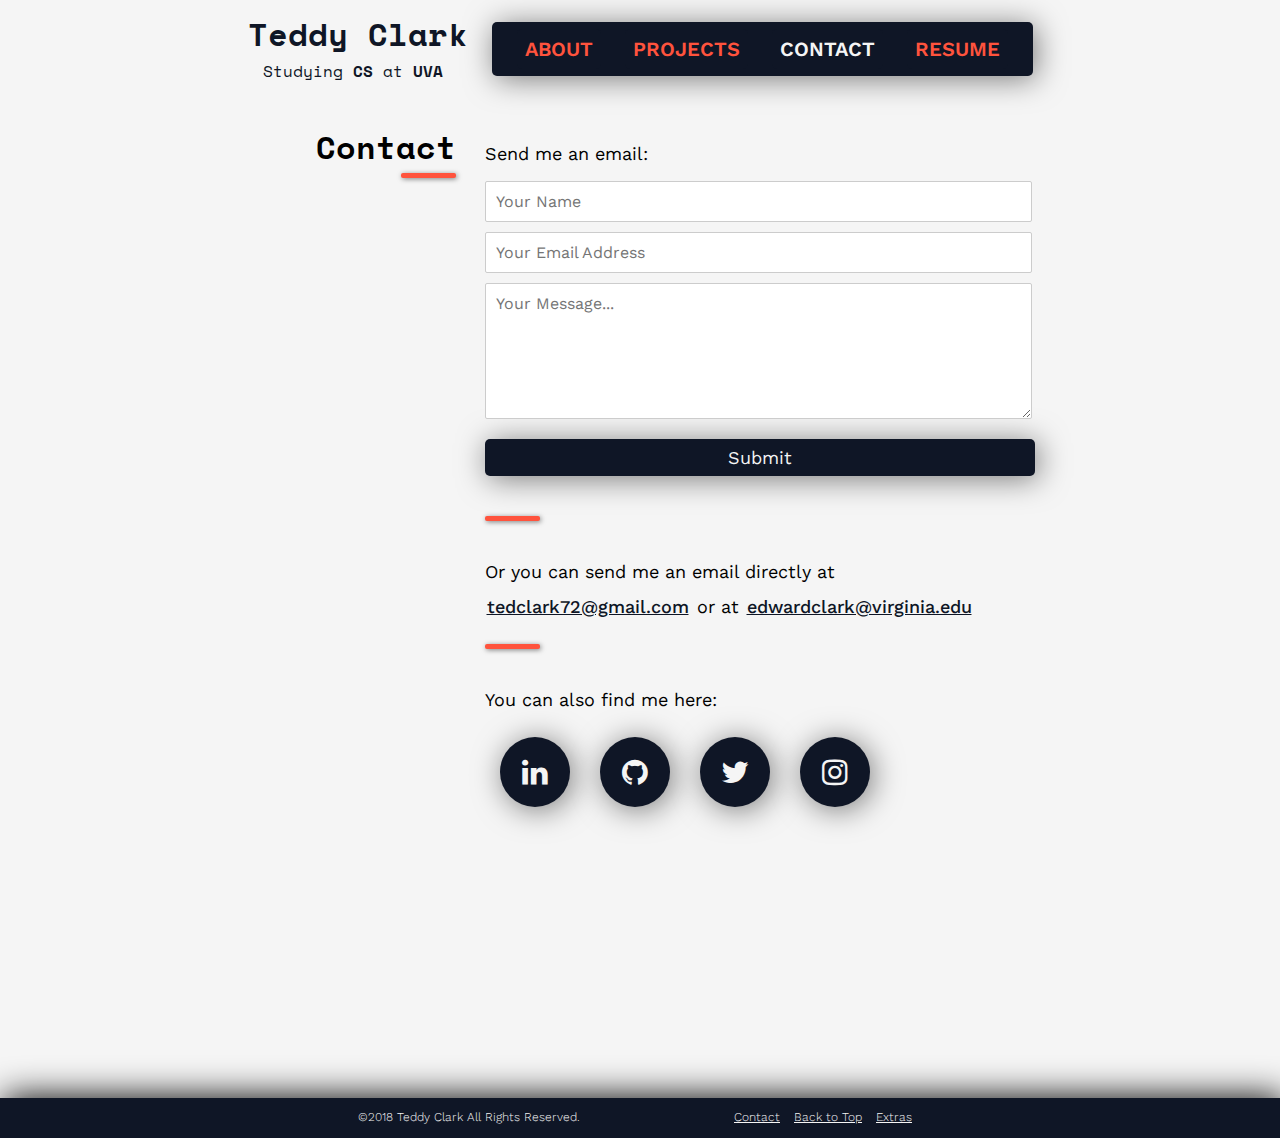
==== contact.html @ e5f40835 "Fixing code 2 and working on footer" ====
<!DOCTYPE html>
<html>
    <head>
        <!--Stylesheet and Script Setup-->
        <title>Contact | Teddy Clark</title>
        <link rel="icon" type="image/x-icon" href="images/favicon.ico">
        <link rel="stylesheet" href="stylesheet.css">
        <link rel="stylesheet" href="https://maxcdn.bootstrapcdn.com/font-awesome/4.7.0/css/font-awesome.min.css">
        <script type="text/javascript" src="jquery-1.12.0.js"></script>
        <script type="text/javascript" src="script.js"></script>
        
        <!--Fonts-->
        <link href="https://fonts.googleapis.com/css?family=Space+Mono:400,700|Work+Sans:400,700" rel="stylesheet">
    </head>
    
    <body>
        <!--Top of Page-->
        <header>
            <div class="title">
                <h1>Teddy Clark</h1>
                <p class="subtitle">Studying <strong>CS</strong> at <strong>UVA</strong></p>
            </div>
            
            <!--Navigation-->
            <nav>
                <ul class="navigation-list">
                    <li id="about"><a href="index.html">ABOUT</a></li>
                    <li id="projects"><a href="projects.html">PROJECTS</a></li>
                    <li id="contact"><a class="active" href="contact.html">CONTACT</a></li>
                    <li id="resume"><a href="#">RESUME</a></li>
                </ul>
            </nav>
        </header>      
        
        <!--Contact Section-->
        <div class="container">
            <div class="content-title">
                <h2>Contact</h2>
                <div class="title-redbar"></div>
            </div>
            <div class="content-contact">
                <div class="content-redbar" id="first-bar"></div>
                <p>Send me an email: </p>
                
                <form id="contact-form" action="mailto:tedclark72@gmail.com" method="post" enctype="text/plain">
                    <input size="35" placeholder="Your Name" type="text" tabindex="1" required>
                    <input size="35" placeholder="Your Email Address" type="email" tabindex="2" required>
                    <textarea rows="6" cols="35" placeholder="Your Message..." type="text" tab-index="3" required></textarea>
                    <button name="submit" id="contact-submit" data-submit="...Sending">Submit</button>
                </form>
                
                <div class="content-redbar"></div>
                <p class="email-links">Or you can send me an email directly at <a href="mailto:tedclark72@gmail.com" class="email1">tedclark72@gmail.com</a> or at <a href="mailto:edwardclark@virginia.edu" class=email2>edwardclark@virginia.edu</a></p>
                
                <div class="content-redbar"></div>
                <p>You can also find me here:</p>

                <div class="socialmedia-circle">
                    <div id="media" class="linkedin">
                        <a href="https://www.linkedin.com/in/edward-clark-703843155/" target="_blank" class="fa fa-linkedin"></a>
                        <p class="socialmedia-name">LinkedIn</p>
                    </div>
                    <div id="media" class="github">
                        <a href="https://github.com/tedclark72" target="_blank" class="fa fa-github"></a>
                        <p class="socialmedia-name">GitHub</p>
                    </div>
                    <div id="media" class="twitter">
                        <a href="#" class="fa fa-twitter"></a>
                        <p class="socialmedia-name">Twitter</p>
                    </div>
                    <div id="media" class="instagram">
                        <a href="#" target = "_blank" class="fa fa-instagram"></a>
                        <p class="socialmedia-name">Instagram</p>
                    </div>
                </div>
            </div> 
        </div>
        
        <!--Footer-->
        <footer>
            <p>©2018 Teddy Clark All Rights Reserved.</p>
            <a href="contact.html" class="link">Contact</a>
            <a href="#" class="link">Back to Top</a>
            <a href="#" class="link">Extras</a>
        </footer>
    </body>
</html>
---- stylesheet.css ----
/*Highlight Color*/
::selection {
    background: #FF533D;
    color: #F5F5F5;
}
::-moz-selection {
    background: #FF533D;
    color: #F5F5F5;
}
/*Links*/
.link:link {
    color: #F5F5F5;
}
.link:visited {
    color: #F5F5F5
}

/*Header Content and Background*/
body {
    background-color: #F5F5F5;
    margin: 0px;
    padding: 0px;
}
h1 {
    color: #0F1626;
    font-family: 'Space Mono', monospace;
    font-size: 32px;
    margin-bottom: 1px;
    margin-top: 0px;
    position: relative;
    text-align: center;
    text-decoration: none;
}
header {
    margin: 0 auto;
    padding-top: 10px;
    text-align: center;
}
header .subtitle {
    color: #0F1626;
    font-family: 'Space Mono', monospace;
    font-size: 16px;
    margin: 0 auto;
    padding-bottom: 0px;
    padding-right: 10px;
    text-align: center;
}
.title {
    display: block;
    max-width: 225px;
    padding-right: 20px;
    vertical-align: top;
    margin: 0 auto;
}
footer {
    background-color: #0F1626;
    box-shadow: 4px -1px 35px rgba(0, 0, 0, 1);
    color: #F5F5F5;
    font-family: 'Work Sans', sans-serif;
    font-size: 12px;
    font-weight: 300;
    height: 40px;
    margin: 0;
    padding: 0;
    width: 100%;
    text-align: center; 
}
footer p {
    display: inline-block;
    padding-right: 150px;
    text-align: left;
}
footer a {
    padding-right: 10px;
}

/*Navigation*/
nav {
    display: inline-block;
    padding-top: 12px;
    padding-right: 0px;
    max-width: 600px;
}
.navigation-list {
    background-color: #0F1626;
    border-radius: 5px;
    box-shadow: 3px 3px 30px rgba(0, 0, 0, .5);
    float: left;
    list-style-type: none;
    position: relative;
    padding: 15px;
    margin: 0 auto;
}
nav ul li { 
    display: inline-block; 
}
nav ul li a {
    background-color: #0F1626;
    border-radius: 5px;
    color: #FF533D;
    font-family: 'Work Sans', sans-serif;
    font-size: 20px;
    font-weight: 600;
    margin-right: 10px;
    margin-left: 10px;
    padding: 8px;
    position: relative;
    text-decoration: none;
}
nav ul li a:hover {
    color: #F5F5F5;
    background-color: #FF533D;
    border-radius: 5px;
}
nav ul li a.active {
    color: #F5F5F5;
    background-color: #0F1626;
    border-radius: 5px;
}

/*Page Header and Container*/
.container {
    height: 95%;
    min-height: 1000px;
    margin: 0 auto;
    padding-top: 15px;
    text-align: center;
}
.content-title {
    color: 0F1626;
    display: block;
    font-family: 'Space Mono', monospace;
    font-size: 32px;
    max-width: 225px;
    text-align: center;
    padding-top: 15px;
    margin: 0 auto;
}
.content-title h2 {
    font-size: 32px;
    margin-bottom: 0px;
}
.title-redbar {
    background-color: #FF533D;
    border-radius: 2px;
    box-shadow: 1px 1px 5px rgba(0, 0, 0, .5);
    height: 5px;
    opacity: 0;
    width: 55px;
}
.content-redbar {
    background-color: #FF533D;
    border-radius: 2px;
    box-shadow: 1px 1px 5px rgba(0, 0, 0, .5);
    height: 5px;
    margin-bottom: 10px;
    opacity: 1;
    width: 55px;
}

/*About*/
.content-about {
    display: inline-block;
    padding-top: 15px;
    max-width: 90%;
    margin: 0 auto;
    text-align: center;
}
.content-about p {
    display: block;
    font-family: 'Work Sans', sans-serif;
    font-size: 22px;
    margin-bottom: 5px;
    margin-top: 5px;
    padding-bottom: 10px;
    text-indent: 30px;   
    text-align: left;
}
.content-about .about-paragraph-2 {
    padding-top: 0px;
    margin: 0 auto;
    max-width: 100%;
    text-align: center;
}
.content-about .about-paragraph-2 .about-img {
    display: block;
    height: 200px;
    padding-bottom: 10px;
    
    margin: 0 auto;
    width: 200px;
}
.content-about .about-paragraph-2 p {
    display: block;
    font-size: 22px;
    margin: 0;
    padding-bottom: 20px;
}

/*Projects*/
.content-projects {
    background-size: cover;
    border-radius: 5px;  
    display: inline-block;
    font-family: 'Work Sans', sans-serif;
    margin: 0 auto;
    margin-bottom: 50px;
    margin-top: 30px;
    position: relative;
    width: 75%;
}
.content-projects p {
    background: #0F1626;
    background: linear-gradient(bottom, rgba(15, 22, 38, 1), rgba(15, 22 , 38, .4));
    background: -webkit-linear-gradient(bottom, rgba(15, 22, 38, 1), rgba(15, 22 , 38, .4));
    background: -moz-linear-gradient(bottom, rgba(15, 22, 38, 1), rgba(15, 22 , 38, .4));
    bottom: 0;
    border-radius: 5px;
    color: #F5F5F5;
    column-span: 1;
    height: 30px;
    font-size: 24px;
    line-height: 28px;
    padding: 10px;
    position: absolute;
    text-align: center;
    margin: 0;
    transition: height .3s ease-in-out;
    -webkit-transition: height .3s ease-in-out;
}
.content-projects small {
    border-radius: 5px;
    font-family: 'Work Sans', sans-serif;
    opacity: 0;
}
.individual-project {
    border: 2px solid #0F1626;
    border-radius: 5px;
    box-shadow: 3px 3px 30px rgba(0, 0, 0, .5);
    height: 300px;
    margin-top: 20px;
    margin-bottom: 30px;
    position: relative;
    overflow: hidden;
    transition: .3s ease-in-out;
}
.individual-project:hover {
    box-shadow: 4px 4px 35px rgba(0, 0, 0, 1);
    transform: scale(1.02, 1.02);
    -webkit-transform: scale(1.02, 1.02); 
}
.content-projects .show-description p {
    height: 280px;
    border-radius: 5px;
}
.content-projects .show-description small {
    opacity: 1;
    border-radius: 5px;
}
.project-img {
    height: auto;
    min-height: 300px;
    min-width: 100%;
    transition: .3s;
    -moz-transition: .3s;
    -webkit-transition: .3s;
}
.project-img:hover {
    transform: scale(1.1, 1.1);
    -webkit-transform: scale(1.1, 1.1); 
}

/*Contact*/
.content-contact {
    display: inline-block;
    font-size: 22px;
    margin: 0 auto;
    max-width: 90%;
    text-align: center;
}
.content-contact p {
    font-family: 'Work Sans', sans-serif; 
    font-size: 20px;
    line-height: 35px;
    margin-bottom: 0px;
    text-align: left;
}
/*Contact Form*/
#contact-form {
    margin: 0 auto;
    padding: 20px;
    padding-left: 0px;
    padding-top: 0px;
    text-align: center;
    width: 90%;
}
#contact-form input[type="text"], #contact-form input[type="email"], #contact-form textarea, #contact-form button[type="submit"] {
    border: 1px solid #CCC;
    border-radius: 2px;
    display: block;
    margin-top: 10px;
    margin: 10px auto;
    padding: 10px;
    position: relative;
    font-family: 'Work Sans', sans-serif;
    font-size: 16px;
    width: 90%;
} 
#contact-form input:focus, #contact-form textarea:focus {
    outline: 0;
    border: 1px solid #999;
    box-shadow: 1px 1px 15px rgba(0, 0, 0, .1);
}
#contact-form button {
    background-color: #0F1626;
    border: medium none;
    border-radius: 5px;
    box-shadow: 3px 3px 30px rgba(0, 0, 0, .5);
    color: #F5F5F5;
    cursor: pointer;
    font-family: 'Work Sans', sans-serif;
    font-size: 18px;
    margin-top: 10px;
    margin-bottom: 20px;
    padding: 8px;
    text-align: center;
    transition: .3s ease-in-out;
    -moz-transition: .3s ease-in-out;
    -webkit-transition: .3s ease-in-out;
    width: 93%;
}
#contact-form button:hover {
    background-color: #FF533D;
    box-shadow: 3px 3px 35px rgba(0, 0, 0, .6);
    -webkit-transform: scale(1.02, 1.02);
    transform: scale(1.02, 1.02);
}
#contact-form button:active {
    box-shadow: inset 0 1px 3px rgba(0, 0, 0, .5);
}
/*Email links*/
.email-links {
    padding-bottom: 20px;
}
.email1, .email2 {
    color: #0F1626;
    font-weight: 500;
    padding: 2px;
    transition: .3s ease-in-out;
    -webkit-transition: .3s ease-in-out;
    -moz-transition: .3s ease-in-out;
}
.email1:hover {
    background-color: #accaf9;
    color: black;
    border-radius: 2px;
    text-decoration: none;
}
.email2:hover {
    background-color: #E57200;
    color: #232D4B;
    border-radius: 2px;  
    text-decoration: none;
}
/*Social Media Buttons*/
.socialmedia-circle a {
    background: #0F1626;
    border-radius: 50%;
    box-shadow: 3px 3px 30px rgba(0, 0, 0, .5);
    color: #F5F5F5;
    font-size: 40px;
    height: 40px;
    padding: 20px;
    position: relative;
    margin: 15px;
    margin-top: 20px;
    text-align: center; 
    text-decoration: none;
    transition: all .3s ease-in-out;
    -webkit-transition: all .3s ease-in-out;
    width: 40px; 
}
.socialmedia-circle a:hover {
    box-shadow: 4px 4px 35px rgba(0, 0, 0, 1);
    -webkit-transform: scale(1.02, 1.02);
    transform: scale(1.02, 1.02);
}
.socialmedia-circle {
    display: inline-flex;
}
.socialmedia-circle p {
    background-color: #0F1626;
    border-radius: 2px;
    color: #F5F5F5;
    opacity: 0;
    transition: all .3s;
    -webkit-transition: all .3s;
}
.socialmedia-circle .show-name p {
    opacity: 1;
    box-shadow: 1px 1px 10px rgba(0, 0, 0, .5);
}
.fa-linkedin:hover {
    background: #007bb5;
    color: white;
}
.fa-github:hover {
    background: #6e5494;
    color: white; 
}
.fa-twitter:hover {
    background: #1da1f2;
    color: white;
}
.fa-instagram:hover {
    background: #FFFFFF;
    color: black;
}


/*Landscape Design*/
@media screen and (orientation: landscape) {
    /*General Changes*/
    h1 {
        font-size: 32px;
    }
    .title {
        display: inline-block;
        max-width: 225px;
        padding-right: 20px;
        vertical-align: top;
    }
    .title .subtitle {
        font-size: 16px;
    }
    .container {
        max-width: 900px;
    }
    .content-title {
        display: inline-block;
        margin-right: 20px;
        padding-top: 0px;
        text-align: right;
        vertical-align: top;
        width: 200px;
    }
    .content-title h2 {
        margin-top: 25px;
        margin-bottom: 2px;
    }
    .title-redbar {
        opacity: 1;
        float: right;
        padding-top: 0px;
        margin-top: 0px;
    }
    .content-redbar {
        opacity: 0;
    }
    
    /*Changing About Page*/
    .container .content-about {
        max-width: 540px;
        margin-left: 5px;
        text-align: left;
    }
    .content-about p {
        font-size: 18px;
        line-height: 30px;
        margin-bottom: 0px;
        margin-top: 0px;
    }
    .content-about .about-paragraph-2 {
        display: inline-flex;
        max-width: 540px;
    }
    .content-about .about-paragraph-2 .about-img {
        display: inline-block;
        padding-right: 20px;
        width: 200px;
    }
    .content-about .about-paragraph-2 p {
        display: block;
        font-size: 18px;
        padding-bottom: 10px;
        width: 330px;
    }
    
    /*Changing Projects Page*/
    .container .content-projects {
        width: 540px;
    }
    .content-projects p {
        font-size: 20px;
    }
    
    /*Changing Contact Page*/
    .container .content-contact {
        width: 540px;
        text-align: left;
        margin-left: 5px;
    }
    .content-contact p {
        font-size: 18px;
        margin-bottom: 0px;
        padding-top: 15px;
    }
    .content-contact #first-bar {
        opacity: 0;
    }
    .content-contact .content-redbar {
        opacity: 1;
    }
    #contact-form {
        margin-left: 0px;
        padding-left: 0px;
    }
    #contact-form input[type="text"], #contact-form input[type="email"], #contact-form textarea, #contact-form button[type="submit"] {
        margin-left: 0px;
        width: 525px;
    }
    #contact-form button {
        width: 550px;
    } 
    .email1 {
        font-size: 18px;
    }
    .email2 {
        font-size: 18px;
    }
    .socialmedia-circle a {
        font-size: 30px;
        height: 30px;
        width: 30px;
    } 
}
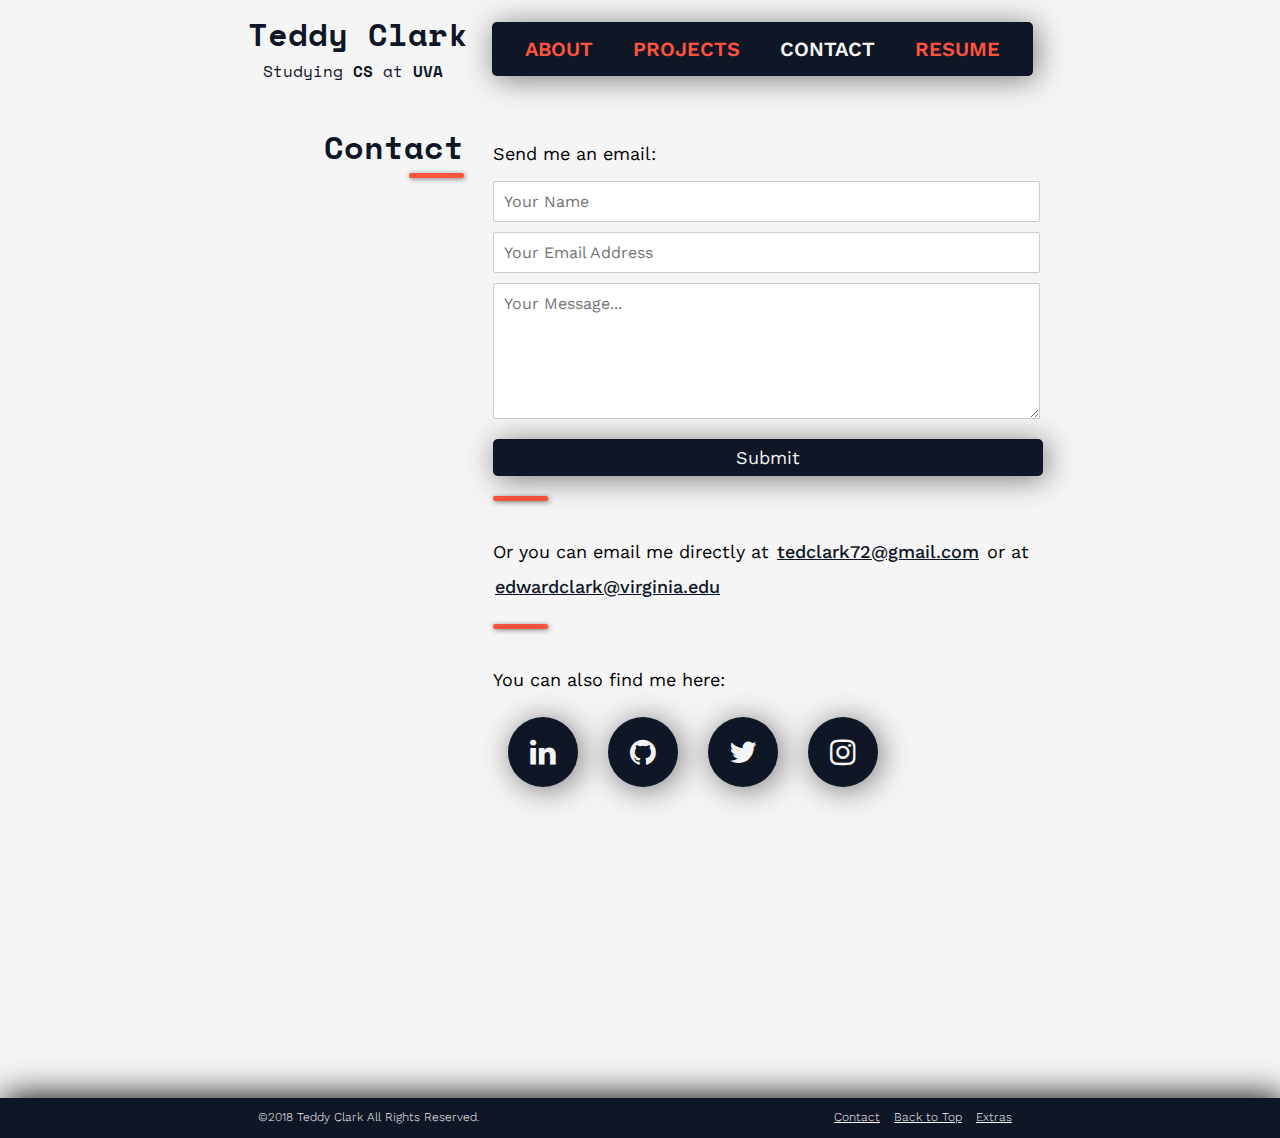
==== commit 01fff924: "Contact form setup attempt" ====
--- a/contact.html
+++ b/contact.html
@@ -42,15 +42,18 @@
                 <div class="content-redbar" id="first-bar"></div>
                 <p>Send me an email: </p>
                 
-                <form id="contact-form" action="mailto:tedclark72@gmail.com" method="post" enctype="text/plain">
-                    <input size="35" placeholder="Your Name" type="text" tabindex="1" required>
-                    <input size="35" placeholder="Your Email Address" type="email" tabindex="2" required>
-                    <textarea rows="6" cols="35" placeholder="Your Message..." type="text" tab-index="3" required></textarea>
-                    <button name="submit" id="contact-submit" data-submit="...Sending">Submit</button>
+                <form id="contact-form" method="post" action="contact_form.php">
+                    <input name="contact-name" id="contact-name" size="35" placeholder="Your Name" type="text" tabindex="1" required>
+                    
+                    <input name="contact-email" id="contact-email" size="35" placeholder="Your Email Address" type="text" tabindex="2" required>
+                    
+                    <textarea name="contact-message" id="contact-message" rows="6" cols="35" placeholder="Your Message..." type="text" tab-index="3" required></textarea>
+                    
+                    <button name="contact-submit" id="contact-submit">Submit</button>
                 </form>
                 
                 <div class="content-redbar"></div>
-                <p class="email-links">Or you can send me an email directly at <a href="mailto:tedclark72@gmail.com" class="email1">tedclark72@gmail.com</a> or at <a href="mailto:edwardclark@virginia.edu" class=email2>edwardclark@virginia.edu</a></p>
+                <p class="email-links">Or you can email me directly at <a href="mailto:tedclark72@gmail.com" class="email1">tedclark72@gmail.com</a> or at <a href="mailto:edwardclark@virginia.edu" class=email2>edwardclark@virginia.edu</a></p>
                 
                 <div class="content-redbar"></div>
                 <p>You can also find me here:</p>
--- a/stylesheet.css
+++ b/stylesheet.css
@@ -67,7 +67,7 @@
 }
 footer p {
     display: inline-block;
-    padding-right: 150px;
+    padding-right: 350px;
     text-align: left;
 }
 footer a {
@@ -127,14 +127,14 @@
     text-align: center;
 }
 .content-title {
-    color: 0F1626;
+    color: #0F1626;
     display: block;
     font-family: 'Space Mono', monospace;
     font-size: 32px;
+    margin: 0 auto;
     max-width: 225px;
-    text-align: center;
+    
     padding-top: 15px;
-    margin: 0 auto;
 }
 .content-title h2 {
     font-size: 32px;
@@ -162,7 +162,7 @@
 .content-about {
     display: inline-block;
     padding-top: 15px;
-    max-width: 90%;
+    max-width: 85%;
     margin: 0 auto;
     text-align: center;
 }
@@ -170,6 +170,7 @@
     display: block;
     font-family: 'Work Sans', sans-serif;
     font-size: 22px;
+    line-height: 28px;
     margin-bottom: 5px;
     margin-top: 5px;
     padding-bottom: 10px;
@@ -186,13 +187,13 @@
     display: block;
     height: 200px;
     padding-bottom: 10px;
-    
     margin: 0 auto;
     width: 200px;
 }
 .content-about .about-paragraph-2 p {
     display: block;
     font-size: 22px;
+    line-height: 28px;
     margin: 0;
     padding-bottom: 20px;
 }
@@ -275,7 +276,7 @@
     display: inline-block;
     font-size: 22px;
     margin: 0 auto;
-    max-width: 90%;
+    max-width: 80%;
     text-align: center;
 }
 .content-contact p {
@@ -288,23 +289,21 @@
 /*Contact Form*/
 #contact-form {
     margin: 0 auto;
-    padding: 20px;
     padding-left: 0px;
     padding-top: 0px;
     text-align: center;
-    width: 90%;
+    width: 100%;
 }
 #contact-form input[type="text"], #contact-form input[type="email"], #contact-form textarea, #contact-form button[type="submit"] {
     border: 1px solid #CCC;
     border-radius: 2px;
     display: block;
-    margin-top: 10px;
     margin: 10px auto;
     padding: 10px;
     position: relative;
     font-family: 'Work Sans', sans-serif;
     font-size: 16px;
-    width: 90%;
+    width: 100%;
 } 
 #contact-form input:focus, #contact-form textarea:focus {
     outline: 0;
@@ -327,7 +326,7 @@
     transition: .3s ease-in-out;
     -moz-transition: .3s ease-in-out;
     -webkit-transition: .3s ease-in-out;
-    width: 93%;
+    width: 70%;
 }
 #contact-form button:hover {
     background-color: #FF533D;
@@ -439,6 +438,7 @@
     .content-title {
         display: inline-block;
         margin-right: 20px;
+        padding-left: 17px;
         padding-top: 0px;
         text-align: right;
         vertical-align: top;
@@ -528,6 +528,9 @@
     .email2 {
         font-size: 18px;
     }
+    .socialmedia-circle {
+        margin: 0 auto;
+    }
     .socialmedia-circle a {
         font-size: 30px;
         height: 30px;
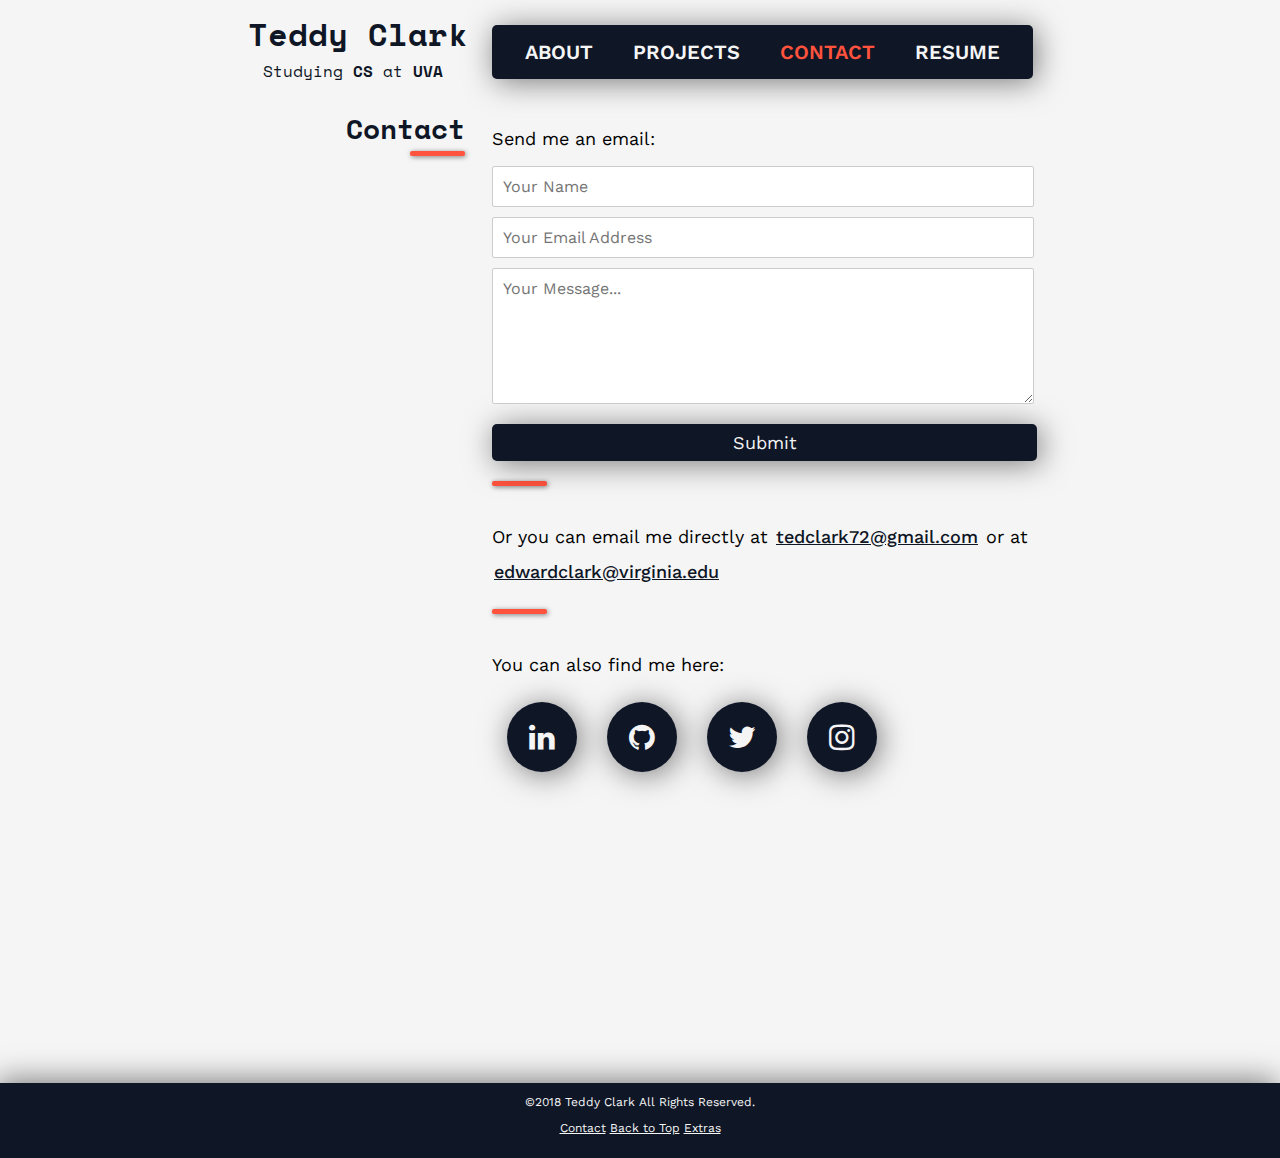
==== commit e030afcd: "Unimplemented Page, Footer Fix, Small Details" ====
--- a/contact.html
+++ b/contact.html
@@ -14,77 +14,86 @@
     </head>
     
     <body>
-        <!--Top of Page-->
-        <header>
-            <div class="title">
-                <h1>Teddy Clark</h1>
-                <p class="subtitle">Studying <strong>CS</strong> at <strong>UVA</strong></p>
+        <div class="main-container">
+            <!--Top of Page-->
+            <header>
+                <div class="title">
+                    <h1>Teddy Clark</h1>
+                    <p class="subtitle">Studying <strong>CS</strong> at <strong>UVA</strong></p>
+                </div>
+
+                <!--Navigation-->
+                <nav>
+                    <ul class="navigation-list">
+                        <li id="about"><a href="index.html">ABOUT</a></li>
+                        <li id="projects"><a href="projects.html">PROJECTS</a></li>
+                        <li id="contact"><a class="active" href="contact.html">CONTACT</a></li>
+                        <li id="resume"><a href="#">RESUME</a></li>
+                    </ul>
+                </nav>
+            </header>      
+
+            <!--Contact Section-->
+            <div class="container">
+                <div class="content-title">
+                    <h2>Contact</h2>
+                    <div class="title-redbar"></div>
+                </div>
+                <div class="content-contact">
+                    <div class="content-redbar" id="first-bar"></div>
+                    <p>Send me an email: </p>
+
+                    <!--Contact Form-->
+                    <form id="contact-form" method="post" action="https://formspree.io/tedclark72@gmail.com">
+                        <input name="name" id="contact-name" size="35" placeholder="Your Name" type="text" tabindex="101" required>
+
+                        <input name="_replyto" id="contact-email" size="35" placeholder="Your Email Address" type="email" tabindex="102" required>
+
+                        <textarea name="message" id="contact-message" rows="6" cols="35" placeholder="Your Message..." type="text" tabindex="103" required></textarea>
+
+                        <button name="submit" id="contact-submit" type="submit" tabindex="104">Submit</button>
+
+                        <input name="_next" type="hidden" id="submission-confirmed" value="https://site.io/thanks.html" />
+
+                        <input name="_subject" type="hidden" id="subject" value="New Site Submission" />
+
+                        <input  name="_format" type="hidden" value="plain" />
+                    </form>
+
+                    <div class="content-redbar"></div>
+                    <p class="email-links">Or you can email me directly at <a href="mailto:tedclark72@gmail.com" class="email1">tedclark72@gmail.com</a> or at <a href="mailto:edwardclark@virginia.edu" class=email2>edwardclark@virginia.edu</a></p>
+
+                    <div class="content-redbar"></div>
+                    <p>You can also find me here:</p>
+
+                    <div class="socialmedia-circle">
+                        <div class="individual-media" class="linkedin">
+                            <a href="https://www.linkedin.com/in/edward-clark-703843155/" target="_blank" class="fa fa-linkedin"></a>
+                            <p class="socialmedia-name">LinkedIn</p>
+                        </div>
+                        <div class="individual-media" class="github">
+                            <a href="https://github.com/tedclark72" target="_blank" class="fa fa-github"></a>
+                            <p class="socialmedia-name">GitHub</p>
+                        </div>
+                        <div class="individual-media" class="twitter">
+                            <a href="unimplemented.html" class="fa fa-twitter"></a>
+                            <p class="socialmedia-name">Twitter</p>
+                        </div>
+                        <div class="individual-media" class="instagram">
+                            <a href="unimplemented.html" class="fa fa-instagram"></a>
+                            <p class="socialmedia-name">Instagram</p>
+                        </div>
+                    </div>
+                </div> 
             </div>
-            
-            <!--Navigation-->
-            <nav>
-                <ul class="navigation-list">
-                    <li id="about"><a href="index.html">ABOUT</a></li>
-                    <li id="projects"><a href="projects.html">PROJECTS</a></li>
-                    <li id="contact"><a class="active" href="contact.html">CONTACT</a></li>
-                    <li id="resume"><a href="#">RESUME</a></li>
-                </ul>
-            </nav>
-        </header>      
-        
-        <!--Contact Section-->
-        <div class="container">
-            <div class="content-title">
-                <h2>Contact</h2>
-                <div class="title-redbar"></div>
-            </div>
-            <div class="content-contact">
-                <div class="content-redbar" id="first-bar"></div>
-                <p>Send me an email: </p>
-                
-                <form id="contact-form" method="post" action="contact_form.php">
-                    <input name="contact-name" id="contact-name" size="35" placeholder="Your Name" type="text" tabindex="1" required>
-                    
-                    <input name="contact-email" id="contact-email" size="35" placeholder="Your Email Address" type="text" tabindex="2" required>
-                    
-                    <textarea name="contact-message" id="contact-message" rows="6" cols="35" placeholder="Your Message..." type="text" tab-index="3" required></textarea>
-                    
-                    <button name="contact-submit" id="contact-submit">Submit</button>
-                </form>
-                
-                <div class="content-redbar"></div>
-                <p class="email-links">Or you can email me directly at <a href="mailto:tedclark72@gmail.com" class="email1">tedclark72@gmail.com</a> or at <a href="mailto:edwardclark@virginia.edu" class=email2>edwardclark@virginia.edu</a></p>
-                
-                <div class="content-redbar"></div>
-                <p>You can also find me here:</p>
 
-                <div class="socialmedia-circle">
-                    <div id="media" class="linkedin">
-                        <a href="https://www.linkedin.com/in/edward-clark-703843155/" target="_blank" class="fa fa-linkedin"></a>
-                        <p class="socialmedia-name">LinkedIn</p>
-                    </div>
-                    <div id="media" class="github">
-                        <a href="https://github.com/tedclark72" target="_blank" class="fa fa-github"></a>
-                        <p class="socialmedia-name">GitHub</p>
-                    </div>
-                    <div id="media" class="twitter">
-                        <a href="#" class="fa fa-twitter"></a>
-                        <p class="socialmedia-name">Twitter</p>
-                    </div>
-                    <div id="media" class="instagram">
-                        <a href="#" target = "_blank" class="fa fa-instagram"></a>
-                        <p class="socialmedia-name">Instagram</p>
-                    </div>
-                </div>
-            </div> 
+            <!--Footer-->
+            <footer>
+                <p>©2018 Teddy Clark All Rights Reserved.</p>
+                <a href="contact.html" class="link">Contact</a>
+                <a href="#" class="link">Back to Top</a>
+                <a href="unimplemented.html" class="link">Extras</a>
+            </footer>
         </div>
-        
-        <!--Footer-->
-        <footer>
-            <p>©2018 Teddy Clark All Rights Reserved.</p>
-            <a href="contact.html" class="link">Contact</a>
-            <a href="#" class="link">Back to Top</a>
-            <a href="#" class="link">Extras</a>
-        </footer>
     </body>
 </html>--- a/stylesheet.css
+++ b/stylesheet.css
@@ -7,21 +7,53 @@
     background: #FF533D;
     color: #F5F5F5;
 }
+
 /*Links*/
-.link:link {
-    color: #F5F5F5;
-}
-.link:visited {
+.link:link, .github-link:link {
+    color: #F5F5F5;
+    transition: .15s ease-in-out;
+    -moz-transition: .15s ease-in-out;
+    -webkit-transition: .15s ease-in-out;
+}
+.link:visited, .github-link:visited {
     color: #F5F5F5
+}
+.github-link:hover {
+    background: #6e5494;
+    border-radius: 5px;
+    padding: 3px;
+    text-decoration: none;
 }
 
 /*Header Content and Background*/
 body {
     background-color: #F5F5F5;
+    height: 100%;
     margin: 0px;
     padding: 0px;
-}
-h1 {
+    position: relative;
+}
+
+.main-container {
+    display: block;
+    min-height: 100vh;
+    overflow: hidden;
+    position: relative;
+    padding-bottom: 75px;
+}
+header {
+    margin: 0 auto;
+    padding-top: 10px;
+    text-align: center;
+}
+header .title {
+    display: block;
+    max-width: 225px;
+    padding-right: 20px;
+    vertical-align: top;
+    margin: 0 auto;
+}
+header h1 {
     color: #0F1626;
     font-family: 'Space Mono', monospace;
     font-size: 32px;
@@ -31,11 +63,6 @@
     text-align: center;
     text-decoration: none;
 }
-header {
-    margin: 0 auto;
-    padding-top: 10px;
-    text-align: center;
-}
 header .subtitle {
     color: #0F1626;
     font-family: 'Space Mono', monospace;
@@ -45,43 +72,77 @@
     padding-right: 10px;
     text-align: center;
 }
-.title {
-    display: block;
-    max-width: 225px;
-    padding-right: 20px;
-    vertical-align: top;
-    margin: 0 auto;
-}
 footer {
     background-color: #0F1626;
-    box-shadow: 4px -1px 35px rgba(0, 0, 0, 1);
+    bottom: 0;
+    box-shadow: -3px -3px 30px rgba(0, 0, 0, .5);
     color: #F5F5F5;
     font-family: 'Work Sans', sans-serif;
     font-size: 12px;
-    font-weight: 300;
-    height: 40px;
+    font-weight: 400;
+    height: 75px;
     margin: 0;
     padding: 0;
+    position: absolute;
     width: 100%;
     text-align: center; 
-}
-footer p {
-    display: inline-block;
-    padding-right: 350px;
+    transition: .3s ease-in-out;
+    -moz-transition: .3s ease-in-out;
+    -webkit-transition: .3s ease-in-out;
+}
+footer:hover {
+    box-shadow: -3px -3px 35px rgba(0, 0, 0, .6);
+}
+footer .footer-top-level {
+    display: inline-flex;
+    left: 0;
+    margin-left: 10%;
+    position: absolute;
+    text-align: right;
+    
+}
+footer .footer-top-level p {
     text-align: left;
-}
-footer a {
-    padding-right: 10px;
+    padding-left: 5px;
+}
+footer .footer-right-links {
+    display: inline-flex;
+    margin-right: 10%;
+    position: absolute;
+    right: 0;
+    text-align: left;
+}
+footer .footer-right-links p {
+    padding-right: 5px;
+    padding-left: 5px;
+}
+footer .footer-right-links a {
+    padding-right: 5px;
+}
+footer .footer-bottom-level {
+    display: inline-flex;
+    left: 0;
+    margin-left: 10%;
+    padding-top: 30px;
+    position: absolute;
+    text-align: left;
+}
+footer .footer-bottom-level p {
+    padding-right: 5px;
+    padding-left: 5px;
+}
+footer .footer-bottom-level a {
+    padding-right: 5px;
 }
 
 /*Navigation*/
 nav {
     display: inline-block;
-    padding-top: 12px;
+    padding-top: 20px;
     padding-right: 0px;
     max-width: 600px;
 }
-.navigation-list {
+nav .navigation-list {
     background-color: #0F1626;
     border-radius: 5px;
     box-shadow: 3px 3px 30px rgba(0, 0, 0, .5);
@@ -90,6 +151,12 @@
     position: relative;
     padding: 15px;
     margin: 0 auto;
+    transition: .3s ease-in-out;
+    -moz-transition: .3s ease-in-out;
+    -webkit-transition: .3s ease-in-out;
+}
+nav .navigation-list:hover {
+    box-shadow: 3px 3px 35px rgba(0, 0, 0, .6);
 }
 nav ul li { 
     display: inline-block; 
@@ -97,7 +164,7 @@
 nav ul li a {
     background-color: #0F1626;
     border-radius: 5px;
-    color: #FF533D;
+    color: #F5F5F5;
     font-family: 'Work Sans', sans-serif;
     font-size: 20px;
     font-weight: 600;
@@ -106,6 +173,9 @@
     padding: 8px;
     position: relative;
     text-decoration: none;
+    transition: .15s ease-in-out;
+    -moz-transition: .15s ease-in-out;
+    -webkit-transition: .15s ease-in-out;
 }
 nav ul li a:hover {
     color: #F5F5F5;
@@ -113,33 +183,32 @@
     border-radius: 5px;
 }
 nav ul li a.active {
-    color: #F5F5F5;
+    color: #FF533D;
     background-color: #0F1626;
     border-radius: 5px;
 }
 
 /*Page Header and Container*/
 .container {
-    height: 95%;
     min-height: 1000px;
     margin: 0 auto;
-    padding-top: 15px;
-    text-align: center;
-}
-.content-title {
+    padding-top: 0px;
+    text-align: center;
+}
+.container .content-title {
     color: #0F1626;
     display: block;
     font-family: 'Space Mono', monospace;
     font-size: 32px;
     margin: 0 auto;
     max-width: 225px;
-    
-    padding-top: 15px;
-}
-.content-title h2 {
-    font-size: 32px;
+}
+.container .content-title h2 {
+    font-size: 28px;
     margin-bottom: 0px;
 }
+
+/*Red Bars*/
 .title-redbar {
     background-color: #FF533D;
     border-radius: 2px;
@@ -169,7 +238,7 @@
 .content-about p {
     display: block;
     font-family: 'Work Sans', sans-serif;
-    font-size: 22px;
+    font-size: 20px;
     line-height: 28px;
     margin-bottom: 5px;
     margin-top: 5px;
@@ -180,22 +249,24 @@
 .content-about .about-paragraph-2 {
     padding-top: 0px;
     margin: 0 auto;
-    max-width: 100%;
     text-align: center;
 }
 .content-about .about-paragraph-2 .about-img {
+    box-shadow: 3px 3px 30px rgba(0, 0, 0, .5);
+    border-radius: 5px;
     display: block;
     height: 200px;
-    padding-bottom: 10px;
     margin: 0 auto;
     width: 200px;
 }
 .content-about .about-paragraph-2 p {
     display: block;
-    font-size: 22px;
+    font-size: 20px;
     line-height: 28px;
     margin: 0;
     padding-bottom: 20px;
+    padding-top: 20px;
+    width: 100%;
 }
 
 /*Projects*/
@@ -227,6 +298,7 @@
     text-align: center;
     margin: 0;
     transition: height .3s ease-in-out;
+    -moz-transition: height .3s ease-in-out;
     -webkit-transition: height .3s ease-in-out;
 }
 .content-projects small {
@@ -234,7 +306,7 @@
     font-family: 'Work Sans', sans-serif;
     opacity: 0;
 }
-.individual-project {
+.content-projects .individual-project {
     border: 2px solid #0F1626;
     border-radius: 5px;
     box-shadow: 3px 3px 30px rgba(0, 0, 0, .5);
@@ -245,9 +317,10 @@
     overflow: hidden;
     transition: .3s ease-in-out;
 }
-.individual-project:hover {
-    box-shadow: 4px 4px 35px rgba(0, 0, 0, 1);
+.content-projects .individual-project:hover {
+    box-shadow: 3px 3px 35px rgba(0, 0, 0, .6);
     transform: scale(1.02, 1.02);
+    -moz-transform: scale(1.02, 1.02); 
     -webkit-transform: scale(1.02, 1.02); 
 }
 .content-projects .show-description p {
@@ -258,7 +331,7 @@
     opacity: 1;
     border-radius: 5px;
 }
-.project-img {
+.content-projects .project-img {
     height: auto;
     min-height: 300px;
     min-width: 100%;
@@ -266,10 +339,6 @@
     -moz-transition: .3s;
     -webkit-transition: .3s;
 }
-.project-img:hover {
-    transform: scale(1.1, 1.1);
-    -webkit-transform: scale(1.1, 1.1); 
-}
 
 /*Contact*/
 .content-contact {
@@ -287,30 +356,33 @@
     text-align: left;
 }
 /*Contact Form*/
-#contact-form {
+.content-contact #contact-form {
     margin: 0 auto;
     padding-left: 0px;
     padding-top: 0px;
     text-align: center;
     width: 100%;
 }
-#contact-form input[type="text"], #contact-form input[type="email"], #contact-form textarea, #contact-form button[type="submit"] {
+.content-contact #contact-form input[type="text"], .content-contact #contact-form input[type="email"], .content-contact #contact-form textarea {
     border: 1px solid #CCC;
     border-radius: 2px;
     display: block;
+    font-family: 'Work Sans', sans-serif;
+    font-size: 16px;
     margin: 10px auto;
     padding: 10px;
     position: relative;
-    font-family: 'Work Sans', sans-serif;
-    font-size: 16px;
+    transition: .3s ease-in-out;
+    -moz-transition: .3s ease-in-out;
+    -webkit-transition: .3s ease-in-out;
     width: 100%;
 } 
-#contact-form input:focus, #contact-form textarea:focus {
+.content-contact #contact-form input:focus, #contact-form textarea:focus {
     outline: 0;
     border: 1px solid #999;
     box-shadow: 1px 1px 15px rgba(0, 0, 0, .1);
 }
-#contact-form button {
+.content-contact #contact-form #contact-submit {
     background-color: #0F1626;
     border: medium none;
     border-radius: 5px;
@@ -326,43 +398,44 @@
     transition: .3s ease-in-out;
     -moz-transition: .3s ease-in-out;
     -webkit-transition: .3s ease-in-out;
-    width: 70%;
-}
-#contact-form button:hover {
+    width: 75%;
+}
+.content-contact #contact-form #contact-submit:hover {
     background-color: #FF533D;
     box-shadow: 3px 3px 35px rgba(0, 0, 0, .6);
+    transform: scale(1.02, 1.02);
+    -moz-transform: scale(1.02, 1.02);
     -webkit-transform: scale(1.02, 1.02);
-    transform: scale(1.02, 1.02);
-}
-#contact-form button:active {
+}
+.content-contact #contact-form #contact-submit:active {
     box-shadow: inset 0 1px 3px rgba(0, 0, 0, .5);
 }
 /*Email links*/
-.email-links {
+.content-contact .email-links {
     padding-bottom: 20px;
 }
-.email1, .email2 {
+.content-contact .email1, .email2 {
     color: #0F1626;
     font-weight: 500;
     padding: 2px;
-    transition: .3s ease-in-out;
-    -webkit-transition: .3s ease-in-out;
-    -moz-transition: .3s ease-in-out;
-}
-.email1:hover {
+    transition: .15s ease-in-out;
+    -webkit-transition: .15s ease-in-out;
+    -moz-transition: .15s ease-in-out;
+}
+.content-contact .email1:hover {
     background-color: #accaf9;
     color: black;
     border-radius: 2px;
     text-decoration: none;
 }
-.email2:hover {
+.content-contact .email2:hover {
     background-color: #E57200;
     color: #232D4B;
     border-radius: 2px;  
     text-decoration: none;
 }
 /*Social Media Buttons*/
-.socialmedia-circle a {
+.content-contact .socialmedia-circle a {
     background: #0F1626;
     border-radius: 50%;
     box-shadow: 3px 3px 30px rgba(0, 0, 0, .5);
@@ -375,79 +448,123 @@
     margin-top: 20px;
     text-align: center; 
     text-decoration: none;
-    transition: all .3s ease-in-out;
-    -webkit-transition: all .3s ease-in-out;
+    transition: all .15s ease-in-out;
+    -webkit-transition: all .15s ease-in-out;
+    -moz-transition: all .15s ease-in-out;
     width: 40px; 
 }
-.socialmedia-circle a:hover {
-    box-shadow: 4px 4px 35px rgba(0, 0, 0, 1);
-    -webkit-transform: scale(1.02, 1.02);
-    transform: scale(1.02, 1.02);
-}
-.socialmedia-circle {
+.content-contact .socialmedia-circle a:hover {
+    box-shadow: 3px 3px 35px rgba(0, 0, 0, .6);
+    -webkit-transform: scale(1.05, 1.05);
+    -moz-transform: scale(1.05, 1.05);
+    transform: scale(1.05, 1.05);
+}
+.content-contact .socialmedia-circle {
     display: inline-flex;
 }
-.socialmedia-circle p {
+.content-contact .socialmedia-circle p {
     background-color: #0F1626;
-    border-radius: 2px;
+    border-radius: 5px;
+    box-shadow: 3px 3px 35px rgba(0, 0, 0, .6);
     color: #F5F5F5;
     opacity: 0;
-    transition: all .3s;
-    -webkit-transition: all .3s;
-}
-.socialmedia-circle .show-name p {
-    opacity: 1;
-    box-shadow: 1px 1px 10px rgba(0, 0, 0, .5);
-}
-.fa-linkedin:hover {
+    margin-top: 0px;
+    text-align: center;
+    transition: all .15s;
+    -moz-transition: all .15s;
+    -webkit-transition: all .15s;
+}
+.content-contact .fa-linkedin:hover {
     background: #007bb5;
-    color: white;
-}
-.fa-github:hover {
+    color: #F5F5F5;
+}
+.content-contact .fa-github:hover {
     background: #6e5494;
-    color: white; 
-}
-.fa-twitter:hover {
+    color: #F5F5F5; 
+}
+.content-contact .fa-twitter:hover {
     background: #1da1f2;
-    color: white;
-}
-.fa-instagram:hover {
+    color: #F5F5F5;
+}
+.content-contact .fa-instagram:hover {
     background: #FFFFFF;
     color: black;
 }
 
+/*Unimplemented Page*/
+.content-unimplemented .error-title {
+    color: #0F1626;
+    font-family: 'Space Mono', monospace;
+    font-size: 32px;
+}
+.content-unimplemented .error-message {
+    color: #0F1626;
+    font-family: 'Work Sans', sans-serif;
+    font-size: 18px;
+}
+.content-unimplemented .go-back {
+    background-color: #0F1626;
+    border: medium none;
+    border-radius: 5px;
+    box-shadow: 3px 3px 30px rgba(0, 0, 0, .5);
+    color: #F5F5F5;
+    cursor: pointer;
+    font-family: 'Work Sans', sans-serif;
+    font-size: 18px;
+    margin-top: 10px;
+    padding: 8px;
+    text-align: center;
+    transition: .3s ease-in-out;
+    -moz-transition: .3s ease-in-out;
+    -webkit-transition: .3s ease-in-out;
+}
+.content-unimplemented .go-back:hover {
+    background-color: #FF533D;
+    transform: scale(1.02, 1.02);
+    -moz-transform: scale(1.02, 1.02);
+    -webkit-transform: scale(1.02, 1.02);
+}
+
 
 /*Landscape Design*/
 @media screen and (orientation: landscape) {
-    /*General Changes*/
-    h1 {
-        font-size: 32px;
-    }
-    .title {
+    
+    /*Change to Header*/
+    header .title {
         display: inline-block;
         max-width: 225px;
         padding-right: 20px;
         vertical-align: top;
     }
-    .title .subtitle {
+    header h1 {
+        font-size: 32px;
+    }
+    header .subtitle {
         font-size: 16px;
     }
+    nav {
+        padding-top: 15px;
+    }
+    
+    /*Changes to Content*/
     .container {
         max-width: 900px;
     }
-    .content-title {
+    .container .content-title {
         display: inline-block;
-        margin-right: 20px;
+        margin-right: 18px;
         padding-left: 17px;
         padding-top: 0px;
         text-align: right;
         vertical-align: top;
         width: 200px;
     }
-    .content-title h2 {
+    .container .content-title h2 {
         margin-top: 25px;
         margin-bottom: 2px;
     }
+    
+    /*Changes to red bars*/
     .title-redbar {
         opacity: 1;
         float: right;
@@ -459,9 +576,10 @@
     }
     
     /*Changing About Page*/
-    .container .content-about {
+    .content-about {
         max-width: 540px;
         margin-left: 5px;
+        padding-top: 28px;
         text-align: left;
     }
     .content-about p {
@@ -476,29 +594,30 @@
     }
     .content-about .about-paragraph-2 .about-img {
         display: inline-block;
-        padding-right: 20px;
         width: 200px;
     }
     .content-about .about-paragraph-2 p {
         display: block;
         font-size: 18px;
+        padding-top: 0px;
+        padding-left: 20px;
         padding-bottom: 10px;
         width: 330px;
     }
     
     /*Changing Projects Page*/
-    .container .content-projects {
-        width: 540px;
+     .content-projects {
+        max-width: 540px;
     }
     .content-projects p {
         font-size: 20px;
     }
     
     /*Changing Contact Page*/
-    .container .content-contact {
-        width: 540px;
+    .content-contact {
+        margin-left: 5px;
+        max-width: 540px;
         text-align: left;
-        margin-left: 5px;
     }
     .content-contact p {
         font-size: 18px;
@@ -511,30 +630,30 @@
     .content-contact .content-redbar {
         opacity: 1;
     }
-    #contact-form {
+    .content-contact #contact-form {
         margin-left: 0px;
         padding-left: 0px;
     }
-    #contact-form input[type="text"], #contact-form input[type="email"], #contact-form textarea, #contact-form button[type="submit"] {
+    .content-contact #contact-form input[type="text"], .content-contact #contact-form input[type="email"], .content-contact #contact-form textarea {
         margin-left: 0px;
-        width: 525px;
-    }
-    #contact-form button {
-        width: 550px;
+        width: 520px;
+    }
+    .content-contact #contact-form #contact-submit {
+        width: 545px;
     } 
-    .email1 {
+    .content-contact .email1 {
         font-size: 18px;
     }
-    .email2 {
+    .content-contact .email2 {
         font-size: 18px;
     }
-    .socialmedia-circle {
-        margin: 0 auto;
-    }
-    .socialmedia-circle a {
+    .content-contact .socialmedia-circle a {
         font-size: 30px;
         height: 30px;
         width: 30px;
     } 
-}
-
+    .content-contact .individual-media p {
+        padding-top: 0px;
+    }
+}
+
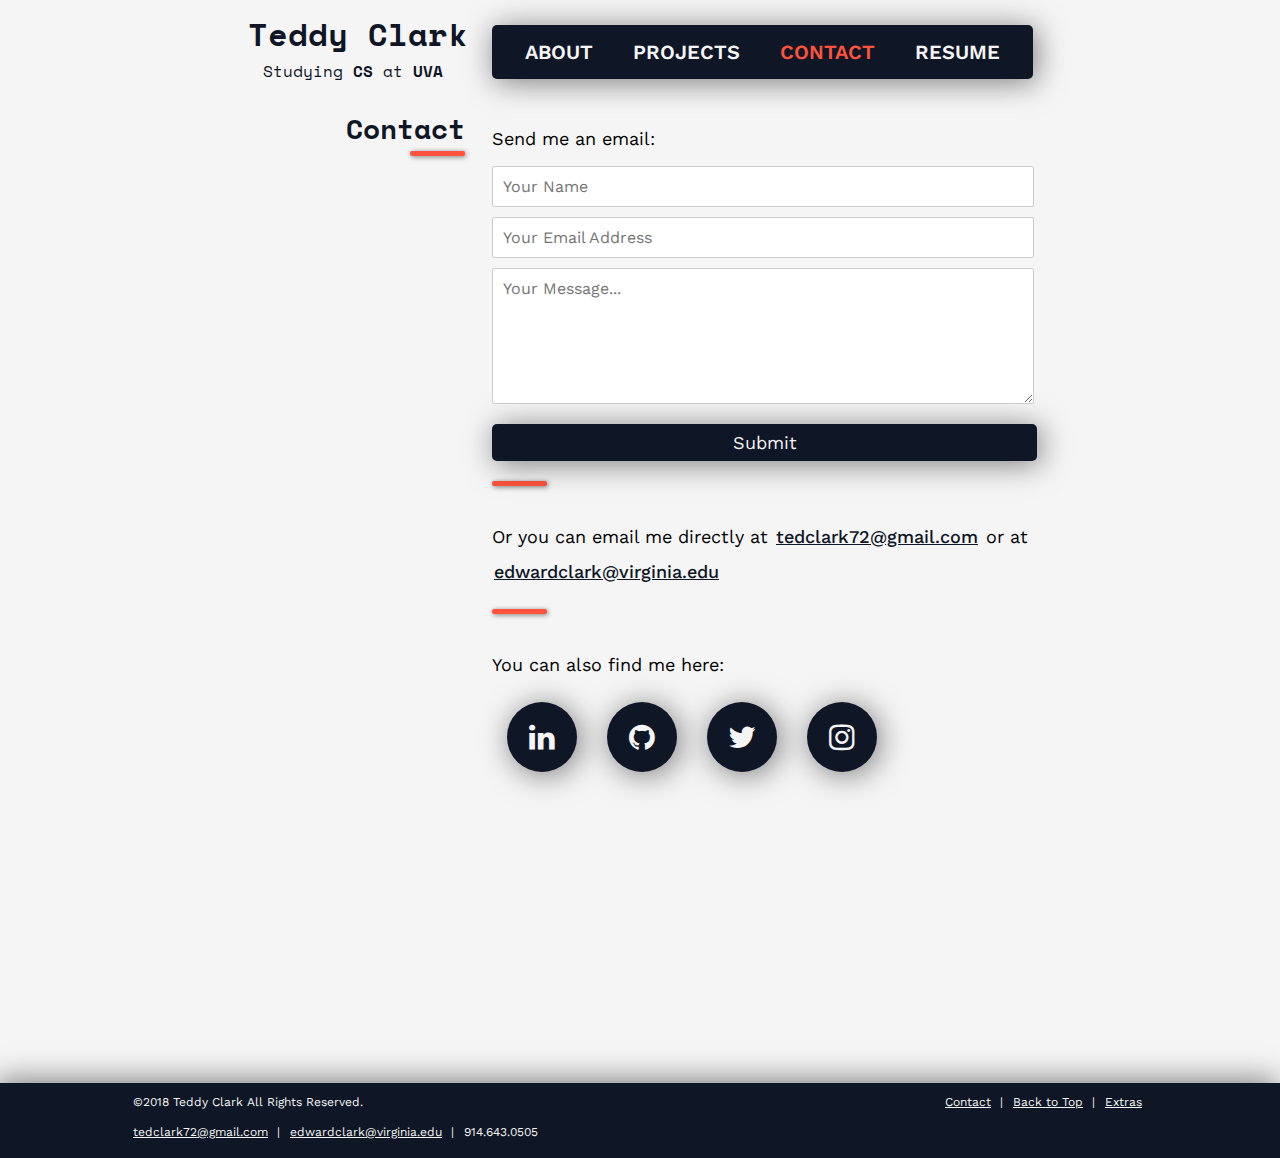
==== commit 26a7c3d4: "Code Polishing" ====
--- a/contact.html
+++ b/contact.html
@@ -11,6 +11,9 @@
         
         <!--Fonts-->
         <link href="https://fonts.googleapis.com/css?family=Space+Mono:400,700|Work+Sans:400,700" rel="stylesheet">
+        
+        <!--Turn off Phone Number Styling-->
+        <meta name="format-detection" content="telephone=no">
     </head>
     
     <body>
@@ -89,11 +92,20 @@
 
             <!--Footer-->
             <footer>
-                <p>©2018 Teddy Clark All Rights Reserved.</p>
-                <a href="contact.html" class="link">Contact</a>
-                <a href="#" class="link">Back to Top</a>
-                <a href="unimplemented.html" class="link">Extras</a>
+                <div class="footer-top-level">
+                    <p>&copy;2018 Teddy Clark All Rights Reserved.</p>   
+                </div>
+                <div class="footer-right-links">                     
+                        <p><a href="contact.html" class="link">Contact</a> |</p>  
+                        <p><a href="#" class="link">Back to Top</a> |</p>
+                        <p><a href="unimplemented.html" class="link">Extras</a></p>
+                    </div>
+                <div class="footer-bottom-level">  
+                    <p><a href="mailto:tedclark72@gmail.com" class="link">tedclark72@gmail.com</a> |</p>
+                    <p><a href="mailto:edwardclark@virginia.edu" class="link">edwardclark@virginia.edu</a> |</p>
+                    <p>914.643.0505</p>
+                </div>
             </footer>
-        </div>
+        </div> <!--End of Main Container-->
     </body>
 </html>--- a/stylesheet.css
+++ b/stylesheet.css
@@ -25,7 +25,7 @@
     text-decoration: none;
 }
 
-/*Header Content and Background*/
+/*Main Body*/
 body {
     background-color: #F5F5F5;
     height: 100%;
@@ -34,6 +34,7 @@
     position: relative;
 }
 
+/*Main Container Div*/
 .main-container {
     display: block;
     min-height: 100vh;
@@ -41,6 +42,8 @@
     position: relative;
     padding-bottom: 75px;
 }
+
+/*Header*/
 header {
     margin: 0 auto;
     padding-top: 10px;
@@ -72,6 +75,8 @@
     padding-right: 10px;
     text-align: center;
 }
+
+/*Footer*/
 footer {
     background-color: #0F1626;
     bottom: 0;
@@ -492,6 +497,9 @@
 }
 
 /*Unimplemented Page*/
+.content-unimplemented {
+    padding-top: 200px;
+}
 .content-unimplemented .error-title {
     color: #0F1626;
     font-family: 'Space Mono', monospace;
@@ -524,7 +532,6 @@
     -moz-transform: scale(1.02, 1.02);
     -webkit-transform: scale(1.02, 1.02);
 }
-
 
 /*Landscape Design*/
 @media screen and (orientation: landscape) {
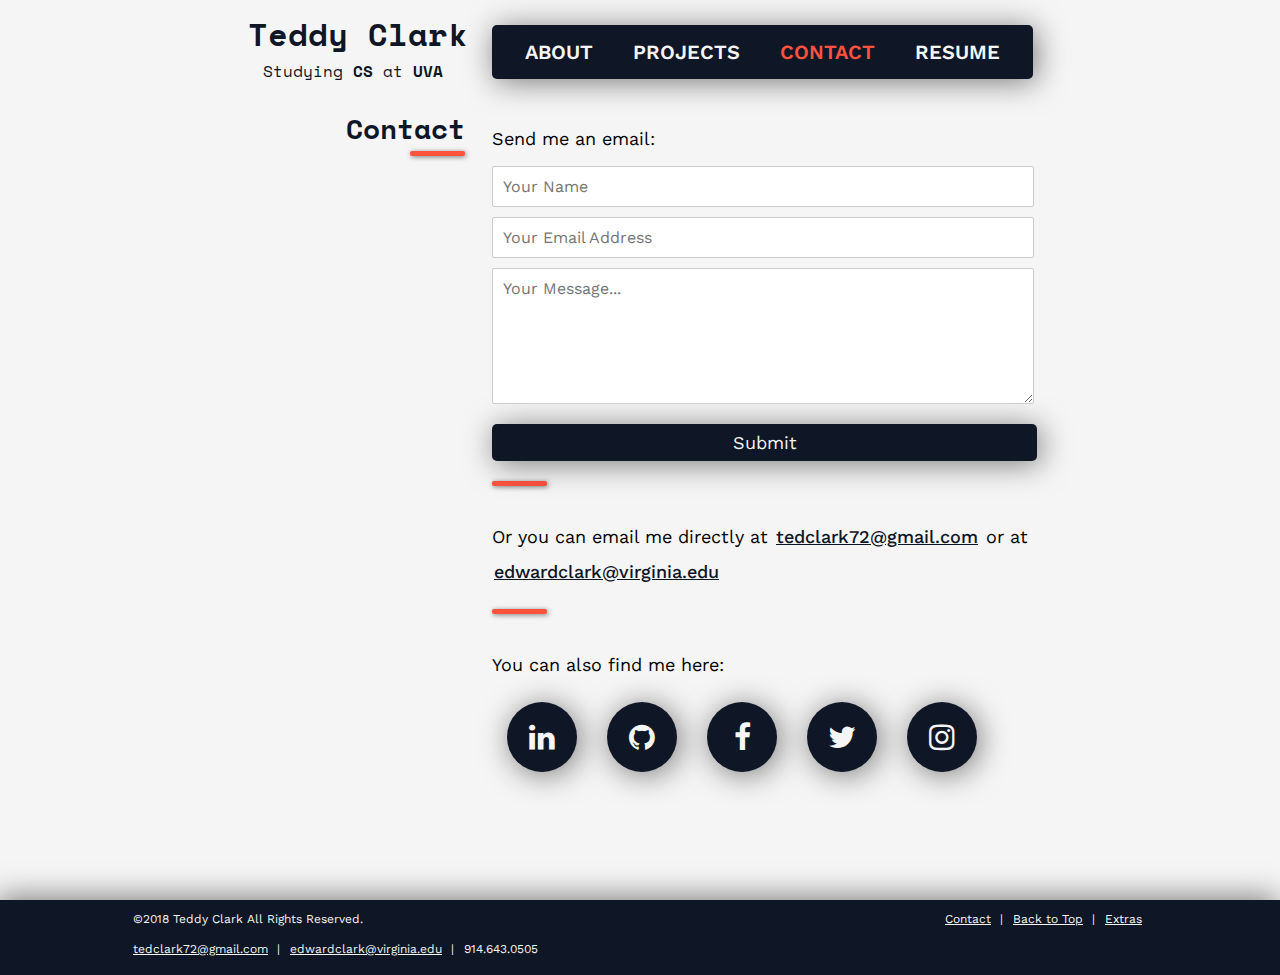
==== commit 28167ba4: "Added Facebook button and rotunda placeholder" ====
--- a/contact.html
+++ b/contact.html
@@ -31,7 +31,7 @@
                         <li id="about"><a href="index.html">ABOUT</a></li>
                         <li id="projects"><a href="projects.html">PROJECTS</a></li>
                         <li id="contact"><a class="active" href="contact.html">CONTACT</a></li>
-                        <li id="resume"><a href="#">RESUME</a></li>
+                        <li id="resume"><a href="unimplemented.html">RESUME</a></li>
                     </ul>
                 </nav>
             </header>      
@@ -65,7 +65,8 @@
 
                     <div class="content-redbar"></div>
                     <p class="email-links">Or you can email me directly at <a href="mailto:tedclark72@gmail.com" class="email1">tedclark72@gmail.com</a> or at <a href="mailto:edwardclark@virginia.edu" class=email2>edwardclark@virginia.edu</a></p>
-
+                    
+                    <!--Social Media Buttons-->
                     <div class="content-redbar"></div>
                     <p>You can also find me here:</p>
 
@@ -77,6 +78,10 @@
                         <div class="individual-media" class="github">
                             <a href="https://github.com/tedclark72" target="_blank" class="fa fa-github"></a>
                             <p class="socialmedia-name">GitHub</p>
+                        </div>
+                        <div class="individual-media" class="facebook">
+                            <a href="https://facebook.com/tedclark72" target="_blank" class="fa fa-facebook"></a>
+                            <p class="socialmedia-name">Facebook</p>
                         </div>
                         <div class="individual-media" class="twitter">
                             <a href="unimplemented.html" class="fa fa-twitter"></a>
--- a/stylesheet.css
+++ b/stylesheet.css
@@ -195,9 +195,9 @@
 
 /*Page Header and Container*/
 .container {
-    min-height: 1000px;
     margin: 0 auto;
     padding-top: 0px;
+    padding-bottom: 20px;
     text-align: center;
 }
 .container .content-title {
@@ -262,6 +262,7 @@
     display: block;
     height: 200px;
     margin: 0 auto;
+    object-fit: cover;
     width: 200px;
 }
 .content-about .about-paragraph-2 p {
@@ -487,6 +488,10 @@
     background: #6e5494;
     color: #F5F5F5; 
 }
+.content-contact .fa-facebook:hover {
+    background: #3B5998;
+    color: #F5F5F5;
+}
 .content-contact .fa-twitter:hover {
     background: #1da1f2;
     color: #F5F5F5;
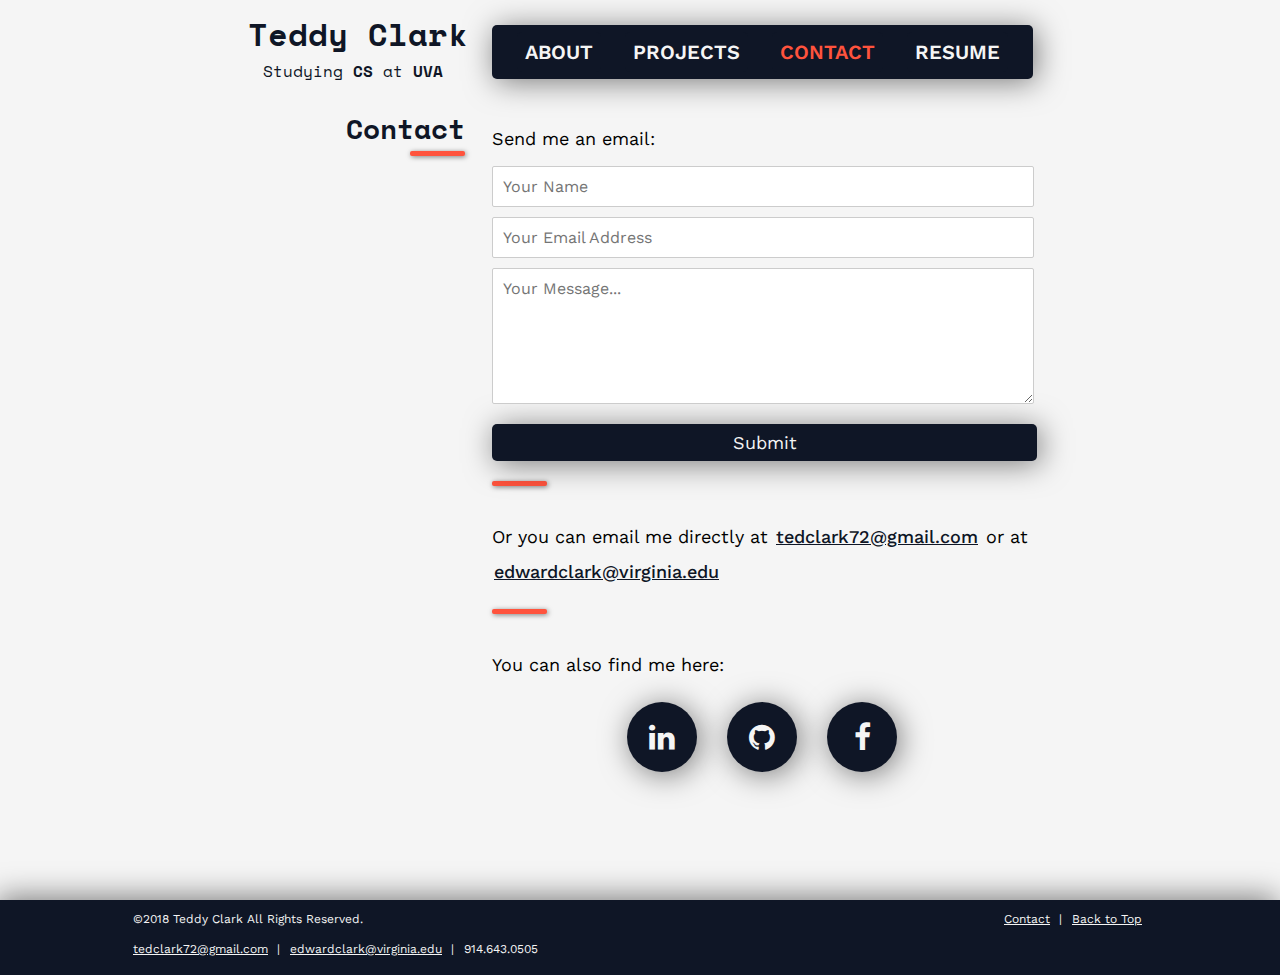
==== commit 731f7f60: "Refinements" ====
--- a/contact.html
+++ b/contact.html
@@ -83,14 +83,14 @@
                             <a href="https://facebook.com/tedclark72" target="_blank" class="fa fa-facebook"></a>
                             <p class="socialmedia-name">Facebook</p>
                         </div>
-                        <div class="individual-media" class="twitter">
+                        <!--<div class="individual-media" class="twitter">
                             <a href="unimplemented.html" class="fa fa-twitter"></a>
                             <p class="socialmedia-name">Twitter</p>
                         </div>
                         <div class="individual-media" class="instagram">
                             <a href="unimplemented.html" class="fa fa-instagram"></a>
                             <p class="socialmedia-name">Instagram</p>
-                        </div>
+                        </div>-->
                     </div>
                 </div> 
             </div>
@@ -102,8 +102,7 @@
                 </div>
                 <div class="footer-right-links">                     
                         <p><a href="contact.html" class="link">Contact</a> |</p>  
-                        <p><a href="#" class="link">Back to Top</a> |</p>
-                        <p><a href="unimplemented.html" class="link">Extras</a></p>
+                        <p><a href="#" class="link">Back to Top</a></p>
                     </div>
                 <div class="footer-bottom-level">  
                     <p><a href="mailto:tedclark72@gmail.com" class="link">tedclark72@gmail.com</a> |</p>
--- a/stylesheet.css
+++ b/stylesheet.css
@@ -96,7 +96,7 @@
     -webkit-transition: .3s ease-in-out;
 }
 footer:hover {
-    box-shadow: -3px -3px 35px rgba(0, 0, 0, .6);
+    box-shadow: -3px -3px 35px rgba(0, 0, 0, .65);
 }
 footer .footer-top-level {
     display: inline-flex;
@@ -161,7 +161,7 @@
     -webkit-transition: .3s ease-in-out;
 }
 nav .navigation-list:hover {
-    box-shadow: 3px 3px 35px rgba(0, 0, 0, .6);
+    box-shadow: 3px 3px 35px rgba(0, 0, 0, .65);
 }
 nav ul li { 
     display: inline-block; 
@@ -251,21 +251,27 @@
     text-indent: 30px;   
     text-align: left;
 }
-.content-about .about-paragraph-2 {
+.content-about .about-paragraph-image {
     padding-top: 0px;
     margin: 0 auto;
     text-align: center;
 }
-.content-about .about-paragraph-2 .about-img {
+.content-about .about-paragraph-image .about-img {
     box-shadow: 3px 3px 30px rgba(0, 0, 0, .5);
     border-radius: 5px;
     display: block;
-    height: 200px;
+    height: 300px;
     margin: 0 auto;
     object-fit: cover;
-    width: 200px;
-}
-.content-about .about-paragraph-2 p {
+    width: 250px;
+    transition: .3s ease-in-out;
+    -moz-transition: .3s ease-in-out;
+    -webkit-transition: .3s ease-in-out;
+}
+.content-about .about-paragraph-image .about-img:hover {
+    box-shadow: 3px 3px 30px rgba(0, 0, 0, .65);
+}
+.content-about .about-paragraph-image p {
     display: block;
     font-size: 20px;
     line-height: 28px;
@@ -324,7 +330,7 @@
     transition: .3s ease-in-out;
 }
 .content-projects .individual-project:hover {
-    box-shadow: 3px 3px 35px rgba(0, 0, 0, .6);
+    box-shadow: 3px 3px 35px rgba(0, 0, 0, .65);
     transform: scale(1.02, 1.02);
     -moz-transform: scale(1.02, 1.02); 
     -webkit-transform: scale(1.02, 1.02); 
@@ -408,7 +414,7 @@
 }
 .content-contact #contact-form #contact-submit:hover {
     background-color: #FF533D;
-    box-shadow: 3px 3px 35px rgba(0, 0, 0, .6);
+    box-shadow: 3px 3px 35px rgba(0, 0, 0, .65);
     transform: scale(1.02, 1.02);
     -moz-transform: scale(1.02, 1.02);
     -webkit-transform: scale(1.02, 1.02);
@@ -460,7 +466,7 @@
     width: 40px; 
 }
 .content-contact .socialmedia-circle a:hover {
-    box-shadow: 3px 3px 35px rgba(0, 0, 0, .6);
+    box-shadow: 3px 3px 35px rgba(0, 0, 0, .65);
     -webkit-transform: scale(1.05, 1.05);
     -moz-transform: scale(1.05, 1.05);
     transform: scale(1.05, 1.05);
@@ -600,20 +606,18 @@
         margin-bottom: 0px;
         margin-top: 0px;
     }
-    .content-about .about-paragraph-2 {
+    .content-about .about-paragraph-image {
         display: inline-flex;
         max-width: 540px;
     }
-    .content-about .about-paragraph-2 .about-img {
+    .content-about .about-paragraph-image .about-img {
         display: inline-block;
-        width: 200px;
-    }
-    .content-about .about-paragraph-2 p {
+    }
+    .content-about .about-paragraph-image p {
         display: block;
         font-size: 18px;
         padding-top: 0px;
         padding-left: 20px;
-        padding-bottom: 10px;
         width: 330px;
     }
     
@@ -629,7 +633,6 @@
     .content-contact {
         margin-left: 5px;
         max-width: 540px;
-        text-align: left;
     }
     .content-contact p {
         font-size: 18px;
